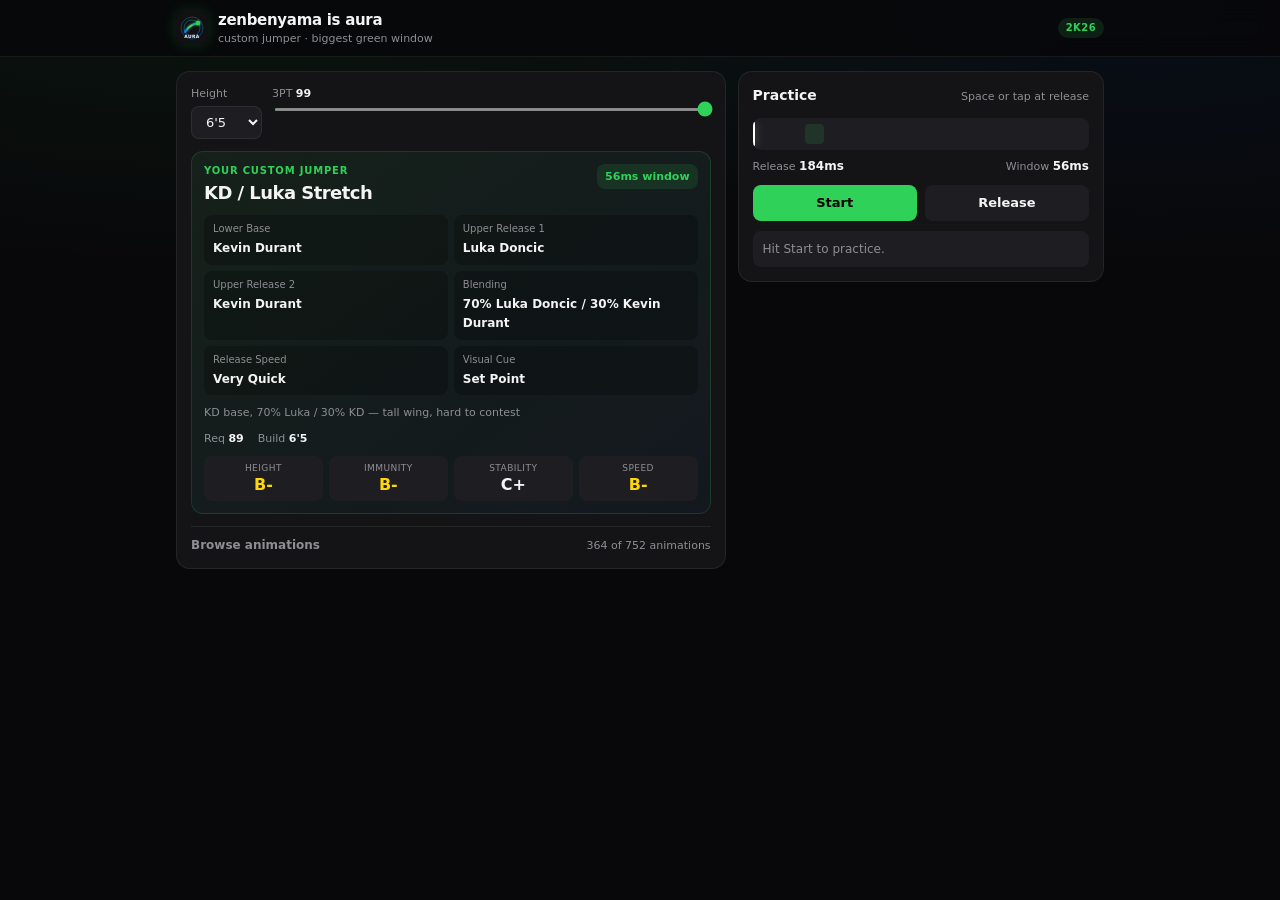
==== index.html @ 83e04e98 "Proper custom jumper blends, compact UI, fix build logic" ====
<!DOCTYPE html>
<html lang="en">
<head>
<meta charset="UTF-8" />
<meta name="viewport" content="width=device-width, initial-scale=1.0" />
<title>zenbenyama is aura</title>
<link rel="icon" href="icon.svg" type="image/svg+xml" />
<link rel="apple-touch-icon" href="icon.svg" />
<link rel="stylesheet" href="styles.css" />
</head>
<body>
<div class="app">
  <header class="header">
    <div class="header-inner">
      <img class="brand-icon" src="icon.svg" width="32" height="32" alt="" />
      <div class="brand-text">
        <h1 class="title">zenbenyama is aura</h1>
        <p class="tagline">custom jumper · biggest green window</p>
      </div>
      <span class="chip chip-aura">2K26</span>
    </div>
  </header>

  <main class="layout">
    <section class="panel panel-hero">
      <div class="toolbar">
        <label class="ctl">
          <span>Height</span>
          <select id="heightFilter"></select>
        </label>
        <label class="ctl ctl-grow">
          <span>3PT <b id="ratingVal">99</b></span>
          <input type="range" id="ratingFilter" min="38" max="99" value="99" />
        </label>
      </div>

      <div class="hero" id="hero">
        <div class="hero-top">
          <div>
            <p class="eyebrow">Your custom jumper</p>
            <h2 id="recommendName">–</h2>
          </div>
          <div class="gw-badge" id="recommendGw">–</div>
        </div>

        <div class="creator-grid">
          <div class="creator-cell">
            <span class="creator-label">Lower Base</span>
            <b id="recBase">–</b>
          </div>
          <div class="creator-cell">
            <span class="creator-label">Upper Release 1</span>
            <b id="recR1">–</b>
          </div>
          <div class="creator-cell">
            <span class="creator-label">Upper Release 2</span>
            <b id="recR2">–</b>
          </div>
          <div class="creator-cell">
            <span class="creator-label">Blending</span>
            <b id="recBlend">–</b>
          </div>
          <div class="creator-cell">
            <span class="creator-label">Release Speed</span>
            <b id="recSpeed">–</b>
          </div>
          <div class="creator-cell">
            <span class="creator-label">Visual Cue</span>
            <b id="recCue">–</b>
          </div>
        </div>

        <p class="hero-note" id="recommendNote"></p>

        <div class="meta-row">
          <span>Req <b id="selRating">–</b></span>
          <span>Build <b id="selHeight">–</b></span>
        </div>

        <div class="stat-pills" id="statPills">
          <div class="pill" id="gradeHeight"><span>Height</span><b class="grade-letter">–</b></div>
          <div class="pill" id="gradeImmunity"><span>Immunity</span><b class="grade-letter">–</b></div>
          <div class="pill" id="gradeStability"><span>Stability</span><b class="grade-letter">–</b></div>
          <div class="pill" id="gradeSpeed"><span>Speed</span><b class="grade-letter">–</b></div>
        </div>
      </div>

      <details class="browse">
        <summary>Browse animations <span class="meta" id="count">–</span></summary>
        <div class="browse-filters">
          <select id="typeFilter"><option value="all">All types</option></select>
          <div class="search">
            <input type="text" id="search" placeholder="Search..." autocomplete="off" />
            <button type="button" class="search-clear" id="searchClear" aria-label="Clear" hidden>&times;</button>
          </div>
        </div>
        <ul class="list" id="results"></ul>
      </details>
    </section>

    <section class="panel panel-trainer">
      <div class="trainer-head">
        <h2>Practice</h2>
        <p>Space or tap at release</p>
      </div>
      <div class="meter" id="meter">
        <div class="meter-track">
          <div class="meter-zone" id="meterWindow"></div>
          <div class="meter-needle" id="meterCursor"></div>
        </div>
      </div>
      <div class="timing-mini">
        <span>Release <b id="gPoint">–</b></span>
        <span>Window <b id="gWindow">–</b></span>
      </div>
      <div class="actions">
        <button type="button" class="btn btn-fill" id="startBtn">Start</button>
        <button type="button" class="btn btn-ghost" id="tapBtn">Release</button>
      </div>
      <div class="feedback" id="result">Hit Start to practice</div>

      <input type="hidden" id="speed" value="1" />
      <input type="hidden" id="cue" value="0" />
      <span id="speedVal" hidden>Normal</span>
      <span id="speedFill" hidden></span>
      <span id="cueNote" hidden></span>
      <span id="tLabel" hidden></span>
      <span id="tCue" hidden></span>
      <span id="tWindow" hidden></span>
      <span id="gBar" hidden></span>
      <span id="tBar" hidden></span>
      <span id="timingNote" hidden></span>
      <span id="shotEmpty" hidden></span>
      <span id="shotSelected" hidden></span>
      <span id="selTypeBadge" hidden></span>
      <span id="buildChip" hidden></span>
    </section>
  </main>

  <div class="toast" id="toast" role="status" hidden></div>
</div>
<script src="data.js"></script>
<script src="app.js"></script>
</body>
</html>
---- styles.css ----
:root {
  --bg: #08080a;
  --surface: #141416;
  --surface-2: #1e1e22;
  --line: rgba(255, 255, 255, 0.07);
  --text: #f4f4f5;
  --muted: #8e8e93;
  --green: #30d158;
  --green-dim: rgba(48, 209, 88, 0.12);
  --blue: #0a84ff;
  --font: system-ui, -apple-system, "Segoe UI", sans-serif;
  --r: 10px;
}

*, *::before, *::after { box-sizing: border-box; }
html { color-scheme: dark; }
body {
  margin: 0;
  font: 14px/1.4 var(--font);
  background: var(--bg);
  color: var(--text);
  -webkit-font-smoothing: antialiased;
}

.app {
  min-height: 100vh;
  background:
    radial-gradient(ellipse 70% 40% at 20% -10%, rgba(48, 209, 88, 0.08), transparent),
    radial-gradient(ellipse 50% 30% at 90% 0%, rgba(10, 132, 255, 0.06), transparent),
    var(--bg);
}

/* Header */
.header {
  border-bottom: 1px solid var(--line);
  background: rgba(8, 8, 10, 0.85);
  backdrop-filter: blur(12px);
  position: sticky;
  top: 0;
  z-index: 10;
}

.header-inner {
  max-width: 960px;
  margin: 0 auto;
  padding: 10px 16px;
  display: flex;
  align-items: center;
  gap: 10px;
}

.brand-icon {
  width: 32px;
  height: 32px;
  border-radius: 8px;
  box-shadow: 0 0 16px rgba(48, 209, 88, 0.2);
}

.brand-text { flex: 1; min-width: 0; }

.title {
  margin: 0;
  font-size: 15px;
  font-weight: 700;
  letter-spacing: -0.02em;
  text-transform: lowercase;
}

.tagline {
  margin: 0;
  font-size: 11px;
  color: var(--muted);
}

.chip {
  font-size: 10px;
  font-weight: 700;
  padding: 3px 8px;
  border-radius: 999px;
  letter-spacing: 0.04em;
}

.chip-aura {
  background: var(--green-dim);
  color: var(--green);
}

/* Layout */
.layout {
  max-width: 960px;
  margin: 0 auto;
  padding: 14px 16px 24px;
  display: grid;
  grid-template-columns: 1.2fr 0.8fr;
  gap: 12px;
  align-items: start;
}

@media (max-width: 760px) {
  .layout { grid-template-columns: 1fr; }
}

.panel {
  background: var(--surface);
  border: 1px solid var(--line);
  border-radius: 14px;
  padding: 14px;
}

/* Toolbar */
.toolbar {
  display: flex;
  gap: 10px;
  margin-bottom: 12px;
}

.ctl {
  display: flex;
  flex-direction: column;
  gap: 4px;
  font-size: 11px;
  color: var(--muted);
  min-width: 0;
}

.ctl-grow { flex: 1; }

.ctl span b { color: var(--text); font-weight: 600; }

select, input[type="text"] {
  width: 100%;
  border: 1px solid var(--line);
  background: var(--surface-2);
  color: var(--text);
  border-radius: 8px;
  padding: 7px 10px;
  font: inherit;
  font-size: 13px;
}

select { cursor: pointer; }

input[type="range"] {
  width: 100%;
  height: 3px;
  accent-color: var(--green);
  cursor: pointer;
}

/* Hero build */
.hero {
  background: linear-gradient(145deg, rgba(48, 209, 88, 0.07), rgba(10, 132, 255, 0.04));
  border: 1px solid rgba(48, 209, 88, 0.18);
  border-radius: 12px;
  padding: 12px;
}

.hero.is-empty {
  border-color: var(--line);
  background: var(--surface-2);
  opacity: 0.85;
}

.hero-top {
  display: flex;
  justify-content: space-between;
  align-items: flex-start;
  gap: 10px;
  margin-bottom: 10px;
}

.eyebrow {
  margin: 0 0 2px;
  font-size: 10px;
  font-weight: 600;
  text-transform: uppercase;
  letter-spacing: 0.08em;
  color: var(--green);
}

.hero h2 {
  margin: 0;
  font-size: 18px;
  font-weight: 700;
  letter-spacing: -0.03em;
}

.gw-badge {
  font-size: 11px;
  font-weight: 700;
  color: var(--green);
  background: var(--green-dim);
  padding: 5px 8px;
  border-radius: 8px;
  white-space: nowrap;
}

.creator-grid {
  display: grid;
  grid-template-columns: 1fr 1fr;
  gap: 6px;
}

.creator-cell {
  background: rgba(0, 0, 0, 0.25);
  border-radius: 8px;
  padding: 7px 9px;
}

.creator-label {
  display: block;
  font-size: 10px;
  color: var(--muted);
  margin-bottom: 2px;
}

.creator-cell b {
  font-size: 12px;
  font-weight: 600;
  line-height: 1.3;
  word-break: break-word;
}

.hero-note {
  margin: 10px 0 0;
  font-size: 11px;
  color: var(--muted);
  line-height: 1.4;
}

.meta-row {
  display: flex;
  gap: 14px;
  margin-top: 10px;
  font-size: 11px;
  color: var(--muted);
}

.meta-row b { color: var(--text); font-weight: 600; }

.stat-pills {
  display: grid;
  grid-template-columns: repeat(4, 1fr);
  gap: 6px;
  margin-top: 10px;
}

.pill {
  background: var(--surface-2);
  border-radius: 8px;
  padding: 6px 8px;
  text-align: center;
}

.pill span {
  display: block;
  font-size: 9px;
  color: var(--muted);
  text-transform: uppercase;
  letter-spacing: 0.05em;
}

.pill .grade-letter {
  font-size: 16px;
  font-weight: 800;
  line-height: 1.2;
}

.grade-letter.grade-a-plus, .grade-letter.grade-a { color: var(--green); }
.grade-letter.grade-a-minus, .grade-letter.grade-b-plus { color: #5fe09a; }
.grade-letter.grade-b, .grade-letter.grade-b-minus { color: #ffd60a; }
.grade-letter.grade-c-plus, .grade-letter.grade-c, .grade-letter.grade-c-minus { color: #ff9f0a; }
.grade-letter.grade-d-plus, .grade-letter.grade-d, .grade-letter.grade-f { color: #ff453a; }
.grade-letter.grade-dash { color: var(--muted); }

/* Browse */
.browse {
  margin-top: 12px;
  border-top: 1px solid var(--line);
  padding-top: 10px;
}

.browse summary {
  cursor: pointer;
  font-size: 12px;
  font-weight: 600;
  color: var(--muted);
  list-style: none;
  display: flex;
  justify-content: space-between;
  align-items: center;
}

.browse summary::-webkit-details-marker { display: none; }

.browse-filters {
  display: grid;
  grid-template-columns: 1fr 1fr;
  gap: 8px;
  margin: 10px 0 8px;
}

.search { position: relative; }

.search input { padding-right: 28px; }

.search-clear {
  position: absolute;
  right: 4px;
  top: 50%;
  transform: translateY(-50%);
  border: 0;
  background: transparent;
  color: var(--muted);
  font-size: 16px;
  cursor: pointer;
  padding: 2px 6px;
}

.meta { font-size: 11px; color: var(--muted); font-weight: 500; }

.list {
  list-style: none;
  margin: 0;
  padding: 0;
  max-height: 200px;
  overflow: auto;
}

.list li {
  display: grid;
  grid-template-columns: 1fr auto auto;
  gap: 8px;
  align-items: center;
  padding: 7px 8px;
  border-radius: 8px;
  font-size: 12px;
  cursor: pointer;
}

.list li:hover { background: var(--surface-2); }
.list li.active { background: rgba(10, 132, 255, 0.12); }
.list li.best { background: var(--green-dim); }

.list .nm { font-weight: 500; overflow: hidden; text-overflow: ellipsis; white-space: nowrap; }
.list .tg, .list .rq { font-size: 10px; color: var(--muted); font-weight: 600; }
.list li.empty, .list li.more { grid-template-columns: 1fr; text-align: center; cursor: default; color: var(--muted); }

.best-tag {
  margin-left: 4px;
  font-size: 9px;
  font-weight: 700;
  color: var(--green);
  text-transform: uppercase;
}

.badge-type-jump_shot { color: #64b5ff; }
.badge-type-go_to { color: #ff9f0a; }
.badge-type-dribble_pullup { color: #bf5af2; }
.badge-type-post_fade { color: #ffd60a; }

/* Trainer */
.trainer-head {
  display: flex;
  justify-content: space-between;
  align-items: baseline;
  margin-bottom: 12px;
}

.trainer-head h2 {
  margin: 0;
  font-size: 14px;
  font-weight: 700;
}

.trainer-head p {
  margin: 0;
  font-size: 11px;
  color: var(--muted);
}

.meter-track {
  position: relative;
  height: 32px;
  background: var(--surface-2);
  border-radius: 8px;
  overflow: hidden;
  cursor: pointer;
}

.meter-zone {
  position: absolute;
  top: 6px;
  bottom: 6px;
  background: var(--green-dim);
  border-radius: 4px;
  transition: left 0.2s, width 0.2s;
}

.meter-needle {
  position: absolute;
  top: 4px;
  bottom: 4px;
  width: 2px;
  background: #fff;
  border-radius: 1px;
  box-shadow: 0 0 8px rgba(255, 255, 255, 0.4);
  z-index: 2;
}

.meter.running .meter-needle { box-shadow: 0 0 10px var(--green); }

.timing-mini {
  display: flex;
  justify-content: space-between;
  margin-top: 8px;
  font-size: 11px;
  color: var(--muted);
}

.timing-mini b { color: var(--text); font-weight: 600; font-size: 12px; }

.actions {
  display: flex;
  gap: 8px;
  margin-top: 10px;
}

.btn {
  flex: 1;
  border: 0;
  border-radius: 8px;
  padding: 9px 12px;
  font: inherit;
  font-size: 13px;
  font-weight: 600;
  cursor: pointer;
}

.btn-fill { background: var(--green); color: #000; }
.btn-fill:hover { filter: brightness(1.05); }
.btn-ghost { background: var(--surface-2); color: var(--text); }
.btn-ghost:hover { background: #2a2a2e; }

.feedback {
  margin-top: 10px;
  padding: 8px 10px;
  border-radius: 8px;
  font-size: 12px;
  font-weight: 600;
  background: var(--surface-2);
  min-height: 36px;
  display: flex;
  align-items: center;
}

.feedback.is-green { background: var(--green-dim); color: var(--green); }
.feedback.is-warn { background: rgba(255, 214, 10, 0.1); color: #ffd60a; }
.feedback.is-bad { background: rgba(255, 69, 58, 0.1); color: #ff453a; }
.feedback.is-info { color: var(--muted); font-weight: 500; }

.toast {
  position: fixed;
  bottom: 16px;
  left: 50%;
  transform: translateX(-50%);
  padding: 10px 14px;
  border-radius: 10px;
  background: var(--surface-2);
  border: 1px solid var(--line);
  font-size: 13px;
  opacity: 0;
  pointer-events: none;
  transition: opacity 0.25s;
  z-index: 100;
}

.toast.show { opacity: 1; }

@media (max-width: 760px) {
  .stat-pills { grid-template-columns: repeat(2, 1fr); }
  .creator-grid { grid-template-columns: 1fr; }
  .browse-filters { grid-template-columns: 1fr; }
}
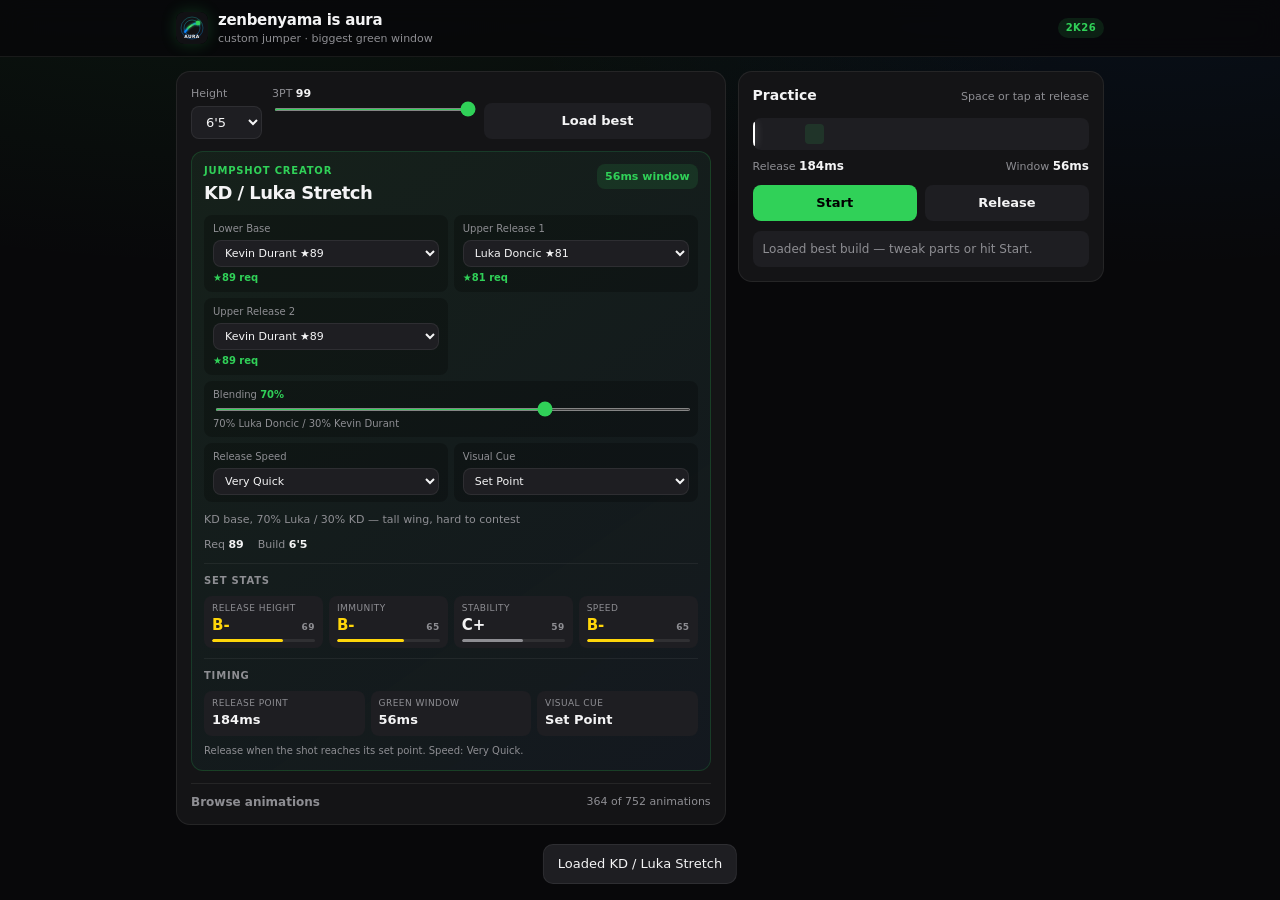
==== commit a83823ee: "Editable jumpshot creator with detailed stats and timing" ====
--- a/index.html
+++ b/index.html
@@ -32,42 +32,47 @@
           <span>3PT <b id="ratingVal">99</b></span>
           <input type="range" id="ratingFilter" min="38" max="99" value="99" />
         </label>
+        <button type="button" class="btn btn-ghost btn-compact" id="loadBestBtn" title="Load recommended build for your height and 3PT">Load best</button>
       </div>
 
       <div class="hero" id="hero">
         <div class="hero-top">
           <div>
-            <p class="eyebrow">Your custom jumper</p>
+            <p class="eyebrow">Jumpshot Creator</p>
             <h2 id="recommendName">–</h2>
           </div>
           <div class="gw-badge" id="recommendGw">–</div>
         </div>
 
         <div class="creator-grid">
-          <div class="creator-cell">
+          <label class="creator-cell">
             <span class="creator-label">Lower Base</span>
-            <b id="recBase">–</b>
+            <select id="pickBase"></select>
+            <span class="part-req" id="rateBase">–</span>
+          </label>
+          <label class="creator-cell">
+            <span class="creator-label">Upper Release 1</span>
+            <select id="pickR1"></select>
+            <span class="part-req" id="rateR1">–</span>
+          </label>
+          <label class="creator-cell">
+            <span class="creator-label">Upper Release 2</span>
+            <select id="pickR2"></select>
+            <span class="part-req" id="rateR2">–</span>
+          </label>
+          <div class="creator-cell creator-blend">
+            <span class="creator-label">Blending <b id="blendVal">–</b></span>
+            <input type="range" id="pickBlend" min="0" max="100" value="50" />
+            <span class="blend-hint" id="blendHint">–</span>
           </div>
-          <div class="creator-cell">
-            <span class="creator-label">Upper Release 1</span>
-            <b id="recR1">–</b>
-          </div>
-          <div class="creator-cell">
-            <span class="creator-label">Upper Release 2</span>
-            <b id="recR2">–</b>
-          </div>
-          <div class="creator-cell">
-            <span class="creator-label">Blending</span>
-            <b id="recBlend">–</b>
-          </div>
-          <div class="creator-cell">
+          <label class="creator-cell">
             <span class="creator-label">Release Speed</span>
-            <b id="recSpeed">–</b>
-          </div>
-          <div class="creator-cell">
+            <select id="pickSpeed"></select>
+          </label>
+          <label class="creator-cell">
             <span class="creator-label">Visual Cue</span>
-            <b id="recCue">–</b>
-          </div>
+            <select id="pickCue"></select>
+          </label>
         </div>
 
         <p class="hero-note" id="recommendNote"></p>
@@ -77,16 +82,72 @@
           <span>Build <b id="selHeight">–</b></span>
         </div>
 
-        <div class="stat-pills" id="statPills">
-          <div class="pill" id="gradeHeight"><span>Height</span><b class="grade-letter">–</b></div>
-          <div class="pill" id="gradeImmunity"><span>Immunity</span><b class="grade-letter">–</b></div>
-          <div class="pill" id="gradeStability"><span>Stability</span><b class="grade-letter">–</b></div>
-          <div class="pill" id="gradeSpeed"><span>Speed</span><b class="grade-letter">–</b></div>
+        <div class="detail-block">
+          <h3 class="detail-title">Set Stats</h3>
+          <div class="stat-pills" id="statPills">
+            <div class="pill" id="gradeHeight">
+              <span>Release Height</span>
+              <div class="grade-row">
+                <b class="grade-letter">–</b>
+                <span class="grade-pct">–</span>
+              </div>
+              <div class="grade-bar"><div class="grade-bar-fill"></div></div>
+            </div>
+            <div class="pill" id="gradeImmunity">
+              <span>Immunity</span>
+              <div class="grade-row">
+                <b class="grade-letter">–</b>
+                <span class="grade-pct">–</span>
+              </div>
+              <div class="grade-bar"><div class="grade-bar-fill"></div></div>
+            </div>
+            <div class="pill" id="gradeStability">
+              <span>Stability</span>
+              <div class="grade-row">
+                <b class="grade-letter">–</b>
+                <span class="grade-pct">–</span>
+              </div>
+              <div class="grade-bar"><div class="grade-bar-fill"></div></div>
+            </div>
+            <div class="pill" id="gradeSpeed">
+              <span>Speed</span>
+              <div class="grade-row">
+                <b class="grade-letter">–</b>
+                <span class="grade-pct">–</span>
+              </div>
+              <div class="grade-bar"><div class="grade-bar-fill"></div></div>
+            </div>
+          </div>
+        </div>
+
+        <div class="detail-block timing-detail">
+          <h3 class="detail-title">Timing</h3>
+          <div class="timing-grid">
+            <div class="timing-cell">
+              <span>Release point</span>
+              <b id="heroRelease">–</b>
+            </div>
+            <div class="timing-cell">
+              <span>Green window</span>
+              <b id="heroWindow">–</b>
+            </div>
+            <div class="timing-cell">
+              <span>Visual cue</span>
+              <b id="heroCue">–</b>
+            </div>
+          </div>
+          <p class="timing-note" id="timingNote">Adjust parts above — stats and timing update live.</p>
         </div>
       </div>
 
       <details class="browse">
         <summary>Browse animations <span class="meta" id="count">–</span></summary>
+        <div class="assign-row">
+          <span>Click jump shot to set:</span>
+          <label class="assign-opt"><input type="radio" name="assignPart" value="base" checked /> Base</label>
+          <label class="assign-opt"><input type="radio" name="assignPart" value="r1" /> Release 1</label>
+          <label class="assign-opt"><input type="radio" name="assignPart" value="r2" /> Release 2</label>
+        </div>
         <div class="browse-filters">
           <select id="typeFilter"><option value="all">All types</option></select>
           <div class="search">
@@ -118,22 +179,6 @@
         <button type="button" class="btn btn-ghost" id="tapBtn">Release</button>
       </div>
       <div class="feedback" id="result">Hit Start to practice</div>
-
-      <input type="hidden" id="speed" value="1" />
-      <input type="hidden" id="cue" value="0" />
-      <span id="speedVal" hidden>Normal</span>
-      <span id="speedFill" hidden></span>
-      <span id="cueNote" hidden></span>
-      <span id="tLabel" hidden></span>
-      <span id="tCue" hidden></span>
-      <span id="tWindow" hidden></span>
-      <span id="gBar" hidden></span>
-      <span id="tBar" hidden></span>
-      <span id="timingNote" hidden></span>
-      <span id="shotEmpty" hidden></span>
-      <span id="shotSelected" hidden></span>
-      <span id="selTypeBadge" hidden></span>
-      <span id="buildChip" hidden></span>
     </section>
   </main>
 
--- a/styles.css
+++ b/styles.css
@@ -125,6 +125,14 @@
 
 .ctl-grow { flex: 1; }
 
+.btn-compact {
+  align-self: flex-end;
+  flex: 0 0 auto;
+  padding: 7px 10px;
+  font-size: 11px;
+  white-space: nowrap;
+}
+
 .ctl span b { color: var(--text); font-weight: 600; }
 
 select, input[type="text"] {
@@ -205,22 +213,45 @@
   background: rgba(0, 0, 0, 0.25);
   border-radius: 8px;
   padding: 7px 9px;
+  display: flex;
+  flex-direction: column;
+  gap: 4px;
+  min-width: 0;
+}
+
+.creator-cell select {
+  font-size: 11px;
+  padding: 5px 7px;
 }
 
 .creator-label {
   display: block;
   font-size: 10px;
   color: var(--muted);
-  margin-bottom: 2px;
-}
-
-.creator-cell b {
-  font-size: 12px;
-  font-weight: 600;
+}
+
+.creator-label b {
+  color: var(--green);
+  font-weight: 700;
+}
+
+.creator-blend {
+  grid-column: span 2;
+}
+
+.blend-hint {
+  font-size: 10px;
+  color: var(--muted);
   line-height: 1.3;
   word-break: break-word;
 }
 
+.part-req {
+  font-size: 10px;
+  font-weight: 600;
+  color: var(--green);
+}
+
 .hero-note {
   margin: 10px 0 0;
   font-size: 11px;
@@ -237,19 +268,32 @@
 }
 
 .meta-row b { color: var(--text); font-weight: 600; }
+
+.detail-block {
+  margin-top: 10px;
+  padding-top: 10px;
+  border-top: 1px solid rgba(255, 255, 255, 0.06);
+}
+
+.detail-title {
+  margin: 0 0 8px;
+  font-size: 10px;
+  font-weight: 700;
+  text-transform: uppercase;
+  letter-spacing: 0.08em;
+  color: var(--muted);
+}
 
 .stat-pills {
   display: grid;
   grid-template-columns: repeat(4, 1fr);
   gap: 6px;
-  margin-top: 10px;
 }
 
 .pill {
   background: var(--surface-2);
   border-radius: 8px;
   padding: 6px 8px;
-  text-align: center;
 }
 
 .pill span {
@@ -260,10 +304,85 @@
   letter-spacing: 0.05em;
 }
 
+.grade-row {
+  display: flex;
+  align-items: baseline;
+  justify-content: space-between;
+  gap: 4px;
+  margin-top: 2px;
+}
+
 .pill .grade-letter {
-  font-size: 16px;
+  font-size: 15px;
   font-weight: 800;
   line-height: 1.2;
+}
+
+.grade-pct {
+  font-size: 10px;
+  font-weight: 600;
+  color: var(--muted);
+}
+
+.grade-bar {
+  height: 3px;
+  background: rgba(255, 255, 255, 0.08);
+  border-radius: 2px;
+  margin-top: 5px;
+  overflow: hidden;
+}
+
+.grade-bar-fill {
+  height: 100%;
+  border-radius: 2px;
+  background: var(--muted);
+  transition: width 0.2s;
+}
+
+.grade-bar-fill.fill-a-plus,
+.grade-bar-fill.fill-a,
+.grade-bar-fill.fill-a-minus { background: var(--green); }
+.grade-bar-fill.fill-b-plus,
+.grade-bar-fill.fill-b { background: #5fe09a; }
+.grade-bar-fill.fill-b-minus,
+.grade-bar-fill.fill-c-plus { background: #ffd60a; }
+.grade-bar-fill.fill-c,
+.grade-bar-fill.fill-c-minus { background: #ff9f0a; }
+.grade-bar-fill.fill-d-plus,
+.grade-bar-fill.fill-d,
+.grade-bar-fill.fill-f { background: #ff453a; }
+
+.timing-detail .timing-grid {
+  display: grid;
+  grid-template-columns: repeat(3, 1fr);
+  gap: 6px;
+}
+
+.timing-cell {
+  background: var(--surface-2);
+  border-radius: 8px;
+  padding: 6px 8px;
+}
+
+.timing-cell span {
+  display: block;
+  font-size: 9px;
+  color: var(--muted);
+  text-transform: uppercase;
+  letter-spacing: 0.05em;
+}
+
+.timing-cell b {
+  font-size: 13px;
+  font-weight: 700;
+  color: var(--text);
+}
+
+.timing-note {
+  margin: 8px 0 0;
+  font-size: 10px;
+  color: var(--muted);
+  line-height: 1.4;
 }
 
 .grade-letter.grade-a-plus, .grade-letter.grade-a { color: var(--green); }
@@ -292,6 +411,27 @@
 }
 
 .browse summary::-webkit-details-marker { display: none; }
+
+.assign-row {
+  display: flex;
+  flex-wrap: wrap;
+  align-items: center;
+  gap: 6px 10px;
+  margin-top: 10px;
+  font-size: 11px;
+  color: var(--muted);
+}
+
+.assign-opt {
+  display: inline-flex;
+  align-items: center;
+  gap: 4px;
+  cursor: pointer;
+  font-weight: 600;
+  color: var(--text);
+}
+
+.assign-opt input { accent-color: var(--green); }
 
 .browse-filters {
   display: grid;
@@ -480,5 +620,9 @@
 @media (max-width: 760px) {
   .stat-pills { grid-template-columns: repeat(2, 1fr); }
   .creator-grid { grid-template-columns: 1fr; }
+  .creator-blend { grid-column: span 1; }
+  .timing-detail .timing-grid { grid-template-columns: 1fr; }
   .browse-filters { grid-template-columns: 1fr; }
+  .toolbar { flex-wrap: wrap; }
+  .btn-compact { align-self: auto; width: 100%; }
 }
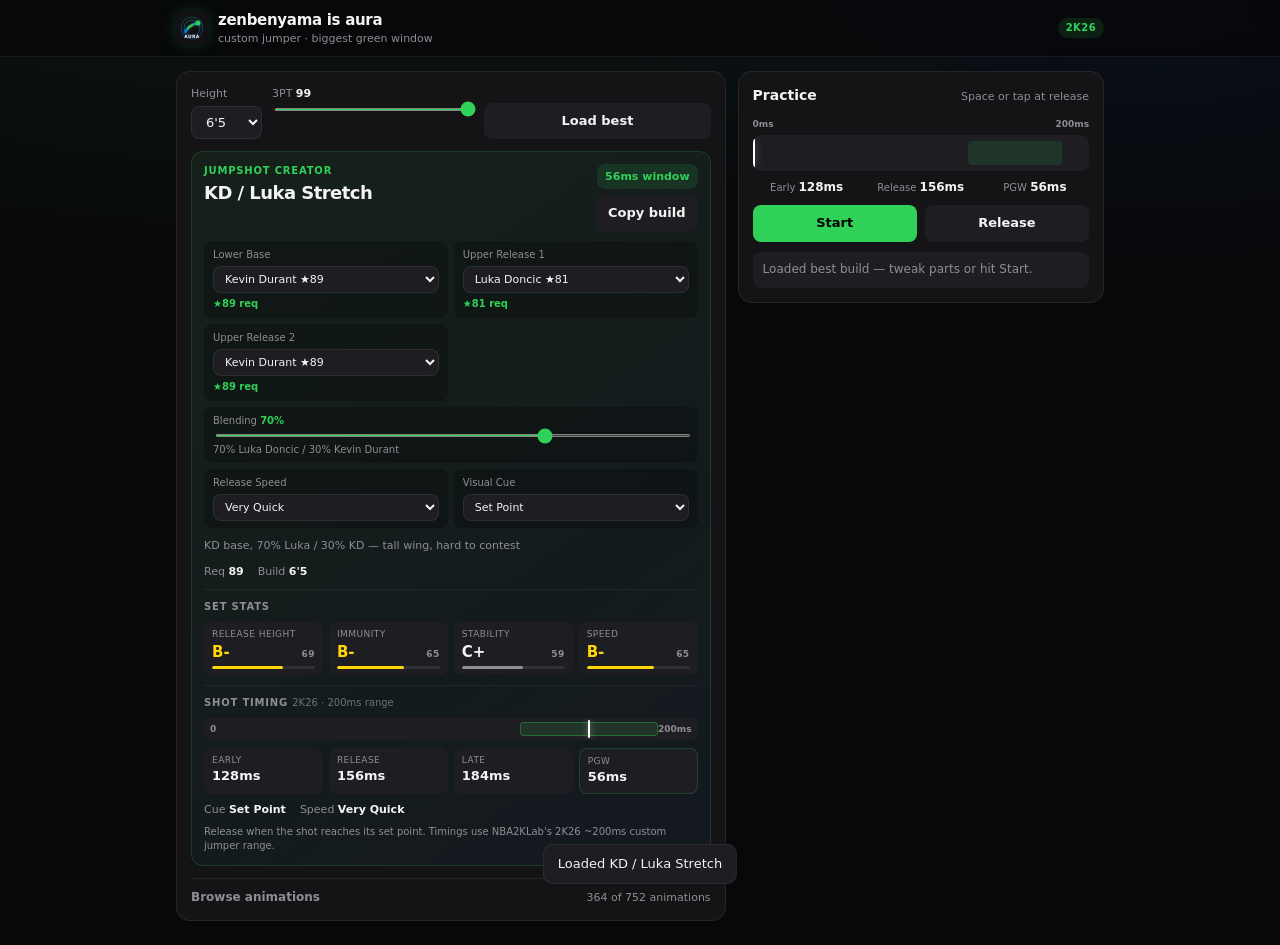
==== commit 2236939b: "Fix 2K26 timing model: 200ms range, NBA2KLab-style Early/Late/PGW" ====
--- a/index.html
+++ b/index.html
@@ -41,7 +41,10 @@
             <p class="eyebrow">Jumpshot Creator</p>
             <h2 id="recommendName">–</h2>
           </div>
-          <div class="gw-badge" id="recommendGw">–</div>
+          <div class="hero-actions">
+            <div class="gw-badge" id="recommendGw">–</div>
+            <button type="button" class="btn btn-ghost btn-compact" id="copyBuildBtn">Copy build</button>
+          </div>
         </div>
 
         <div class="creator-grid">
@@ -121,20 +124,36 @@
         </div>
 
         <div class="detail-block timing-detail">
-          <h3 class="detail-title">Timing</h3>
-          <div class="timing-grid">
+          <h3 class="detail-title">Shot Timing <span class="detail-sub">2K26 · 200ms range</span></h3>
+          <div class="shot-timeline" id="shotTimeline" aria-hidden="true">
+            <div class="shot-timeline-track">
+              <span class="tl-tick tl-tick-start">0</span>
+              <span class="tl-tick tl-tick-end">200ms</span>
+              <div class="shot-timeline-zone" id="heroTimelineZone"></div>
+              <div class="shot-timeline-mark" id="heroTimelineMark"></div>
+            </div>
+          </div>
+          <div class="timing-lab-grid">
             <div class="timing-cell">
-              <span>Release point</span>
+              <span>Early</span>
+              <b id="heroEarly">–</b>
+            </div>
+            <div class="timing-cell timing-cell-release">
+              <span>Release</span>
               <b id="heroRelease">–</b>
             </div>
             <div class="timing-cell">
-              <span>Green window</span>
+              <span>Late</span>
+              <b id="heroLate">–</b>
+            </div>
+            <div class="timing-cell timing-cell-pgw">
+              <span>PGW</span>
               <b id="heroWindow">–</b>
             </div>
-            <div class="timing-cell">
-              <span>Visual cue</span>
-              <b id="heroCue">–</b>
-            </div>
+          </div>
+          <div class="timing-meta">
+            <span>Cue <b id="heroCue">–</b></span>
+            <span>Speed <b id="heroSpeed">–</b></span>
           </div>
           <p class="timing-note" id="timingNote">Adjust parts above — stats and timing update live.</p>
         </div>
@@ -165,14 +184,19 @@
         <p>Space or tap at release</p>
       </div>
       <div class="meter" id="meter">
+        <div class="meter-scale">
+          <span>0ms</span>
+          <span id="meterScaleEnd">200ms</span>
+        </div>
         <div class="meter-track">
           <div class="meter-zone" id="meterWindow"></div>
           <div class="meter-needle" id="meterCursor"></div>
         </div>
       </div>
       <div class="timing-mini">
+        <span>Early <b id="gEarly">–</b></span>
         <span>Release <b id="gPoint">–</b></span>
-        <span>Window <b id="gWindow">–</b></span>
+        <span>PGW <b id="gWindow">–</b></span>
       </div>
       <div class="actions">
         <button type="button" class="btn btn-fill" id="startBtn">Start</button>
--- a/styles.css
+++ b/styles.css
@@ -177,6 +177,13 @@
   margin-bottom: 10px;
 }
 
+.hero-actions {
+  display: flex;
+  flex-direction: column;
+  align-items: flex-end;
+  gap: 6px;
+}
+
 .eyebrow {
   margin: 0 0 2px;
   font-size: 10px;
@@ -282,6 +289,13 @@
   text-transform: uppercase;
   letter-spacing: 0.08em;
   color: var(--muted);
+}
+
+.detail-sub {
+  font-weight: 500;
+  text-transform: none;
+  letter-spacing: 0;
+  opacity: 0.75;
 }
 
 .stat-pills {
@@ -352,6 +366,78 @@
 .grade-bar-fill.fill-d,
 .grade-bar-fill.fill-f { background: #ff453a; }
 
+.shot-timeline {
+  margin-bottom: 8px;
+}
+
+.shot-timeline-track {
+  position: relative;
+  height: 22px;
+  background: var(--surface-2);
+  border-radius: 6px;
+  overflow: hidden;
+}
+
+.tl-tick {
+  position: absolute;
+  top: 50%;
+  transform: translateY(-50%);
+  font-size: 9px;
+  font-weight: 600;
+  color: var(--muted);
+  z-index: 3;
+  pointer-events: none;
+}
+
+.tl-tick-start { left: 6px; }
+.tl-tick-end { right: 6px; }
+
+.shot-timeline-zone {
+  position: absolute;
+  top: 4px;
+  bottom: 4px;
+  background: var(--green-dim);
+  border: 1px solid rgba(48, 209, 88, 0.35);
+  border-radius: 4px;
+  transition: left 0.2s, width 0.2s;
+}
+
+.shot-timeline-mark {
+  position: absolute;
+  top: 2px;
+  bottom: 2px;
+  width: 2px;
+  margin-left: -1px;
+  background: #fff;
+  border-radius: 1px;
+  box-shadow: 0 0 6px rgba(255, 255, 255, 0.5);
+  transition: left 0.2s;
+  z-index: 2;
+}
+
+.timing-lab-grid {
+  display: grid;
+  grid-template-columns: repeat(4, 1fr);
+  gap: 6px;
+}
+
+.timing-cell-release b { color: var(--green); }
+.timing-cell-pgw {
+  background: rgba(48, 209, 88, 0.08);
+  border: 1px solid rgba(48, 209, 88, 0.2);
+}
+.timing-cell-pgw b { color: var(--green); }
+
+.timing-meta {
+  display: flex;
+  gap: 14px;
+  margin-top: 8px;
+  font-size: 11px;
+  color: var(--muted);
+}
+
+.timing-meta b { color: var(--text); font-weight: 600; }
+
 .timing-detail .timing-grid {
   display: grid;
   grid-template-columns: repeat(3, 1fr);
@@ -519,9 +605,18 @@
   color: var(--muted);
 }
 
+.meter-scale {
+  display: flex;
+  justify-content: space-between;
+  font-size: 9px;
+  font-weight: 600;
+  color: var(--muted);
+  margin-bottom: 4px;
+}
+
 .meter-track {
   position: relative;
-  height: 32px;
+  height: 36px;
   background: var(--surface-2);
   border-radius: 8px;
   overflow: hidden;
@@ -551,11 +646,13 @@
 .meter.running .meter-needle { box-shadow: 0 0 10px var(--green); }
 
 .timing-mini {
-  display: flex;
-  justify-content: space-between;
+  display: grid;
+  grid-template-columns: repeat(3, 1fr);
+  gap: 6px;
   margin-top: 8px;
-  font-size: 11px;
-  color: var(--muted);
+  font-size: 10px;
+  color: var(--muted);
+  text-align: center;
 }
 
 .timing-mini b { color: var(--text); font-weight: 600; font-size: 12px; }
@@ -621,6 +718,7 @@
   .stat-pills { grid-template-columns: repeat(2, 1fr); }
   .creator-grid { grid-template-columns: 1fr; }
   .creator-blend { grid-column: span 1; }
+  .timing-lab-grid { grid-template-columns: repeat(2, 1fr); }
   .timing-detail .timing-grid { grid-template-columns: 1fr; }
   .browse-filters { grid-template-columns: 1fr; }
   .toolbar { flex-wrap: wrap; }
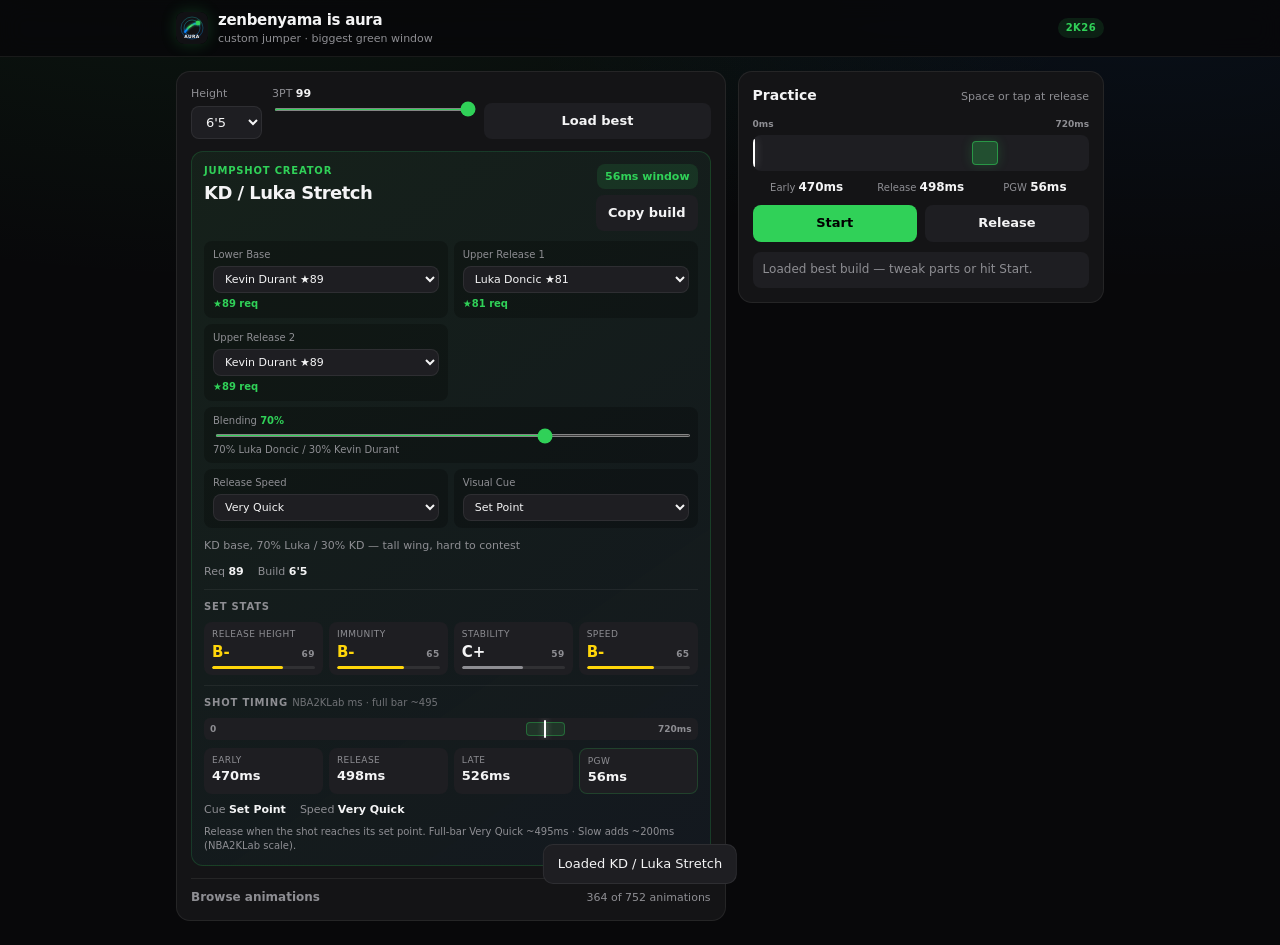
==== commit fbd9ae14: "Fix full-bar release timing to NBA2KLab ~495ms scale" ====
--- a/index.html
+++ b/index.html
@@ -124,11 +124,11 @@
         </div>
 
         <div class="detail-block timing-detail">
-          <h3 class="detail-title">Shot Timing <span class="detail-sub">2K26 · 200ms range</span></h3>
+          <h3 class="detail-title">Shot Timing <span class="detail-sub">NBA2KLab ms · full bar ~495</span></h3>
           <div class="shot-timeline" id="shotTimeline" aria-hidden="true">
             <div class="shot-timeline-track">
               <span class="tl-tick tl-tick-start">0</span>
-              <span class="tl-tick tl-tick-end">200ms</span>
+              <span class="tl-tick tl-tick-end" id="tlTickEnd">720ms</span>
               <div class="shot-timeline-zone" id="heroTimelineZone"></div>
               <div class="shot-timeline-mark" id="heroTimelineMark"></div>
             </div>
@@ -186,9 +186,10 @@
       <div class="meter" id="meter">
         <div class="meter-scale">
           <span>0ms</span>
-          <span id="meterScaleEnd">200ms</span>
+          <span id="meterScaleEnd">720ms</span>
         </div>
         <div class="meter-track">
+          <div class="meter-fill" id="meterFill"></div>
           <div class="meter-zone" id="meterWindow"></div>
           <div class="meter-needle" id="meterCursor"></div>
         </div>
--- a/styles.css
+++ b/styles.css
@@ -623,13 +623,27 @@
   cursor: pointer;
 }
 
+.meter-fill {
+  position: absolute;
+  top: 0;
+  bottom: 0;
+  left: 0;
+  width: 0%;
+  background: linear-gradient(90deg, rgba(10, 132, 255, 0.25), rgba(48, 209, 88, 0.2));
+  transition: width 0.05s linear;
+  pointer-events: none;
+}
+
 .meter-zone {
   position: absolute;
   top: 6px;
   bottom: 6px;
-  background: var(--green-dim);
+  background: rgba(48, 209, 88, 0.28);
+  border: 1px solid rgba(48, 209, 88, 0.55);
   border-radius: 4px;
+  box-shadow: 0 0 12px rgba(48, 209, 88, 0.2);
   transition: left 0.2s, width 0.2s;
+  z-index: 1;
 }
 
 .meter-needle {
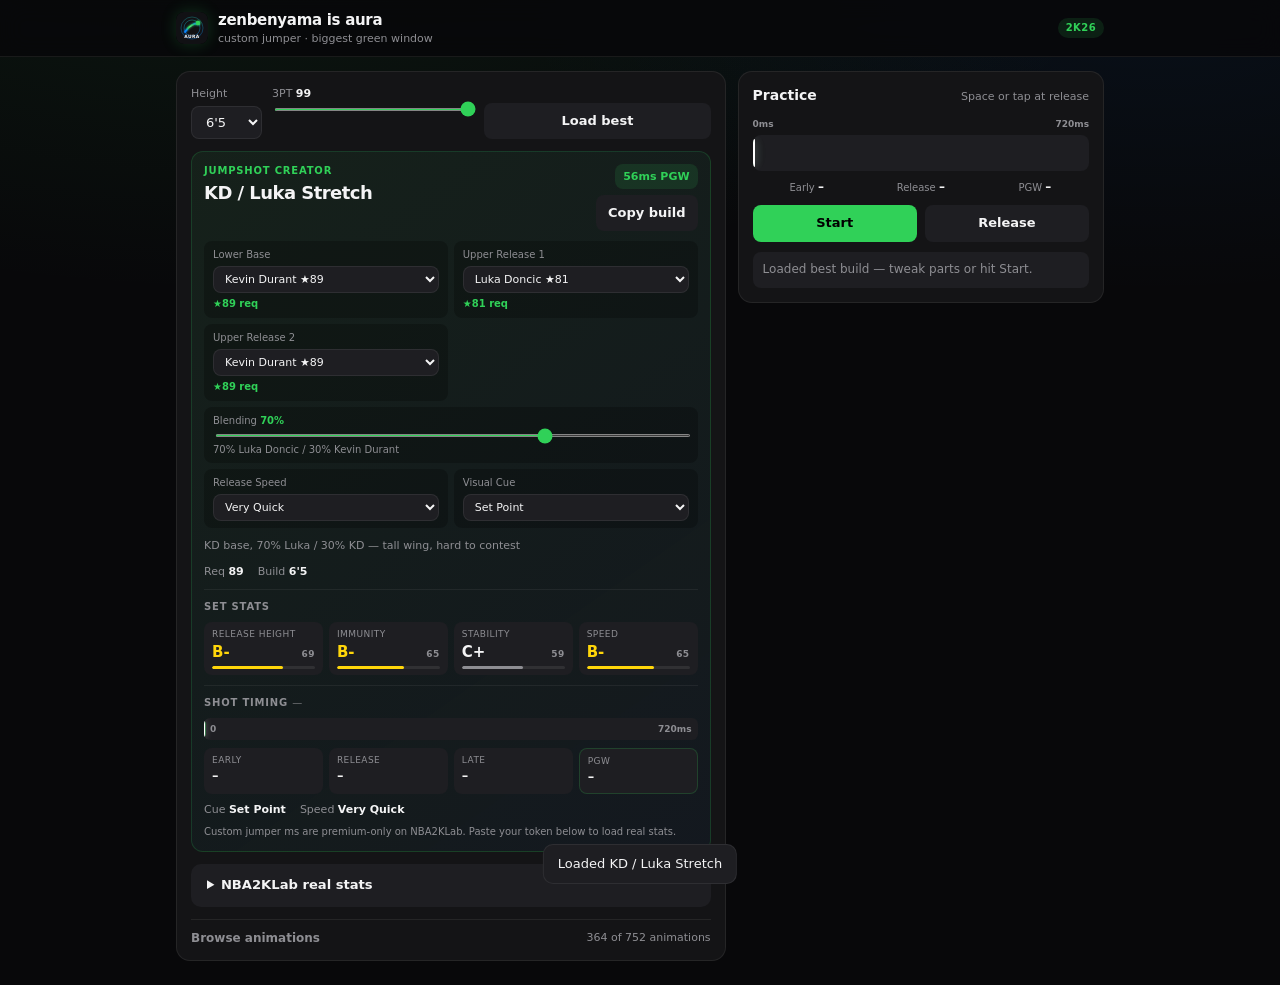
==== commit c811f757: "Use real NBA2KLab timing model and premium data sync" ====
--- a/index.html
+++ b/index.html
@@ -124,7 +124,7 @@
         </div>
 
         <div class="detail-block timing-detail">
-          <h3 class="detail-title">Shot Timing <span class="detail-sub">NBA2KLab ms · full bar ~495</span></h3>
+          <h3 class="detail-title">Shot Timing <span class="detail-sub timing-source" id="timingSource">—</span></h3>
           <div class="shot-timeline" id="shotTimeline" aria-hidden="true">
             <div class="shot-timeline-track">
               <span class="tl-tick tl-tick-start">0</span>
@@ -158,6 +158,17 @@
           <p class="timing-note" id="timingNote">Adjust parts above — stats and timing update live.</p>
         </div>
       </div>
+
+      <details class="lab-sync">
+        <summary>NBA2KLab real stats</summary>
+        <p class="lab-sync-status lab-sync-missing" id="labSyncStatus">No lab data — paste premium token to load real ms.</p>
+        <p class="lab-sync-help">Premium only. While logged in at nba2klab.com, open DevTools → Application → Local Storage → <code>authUser</code> → copy <code>stsTokenManager.accessToken</code>. Loads bases, releases, and custom builds with real <code>earliest_green</code> / <code>latest_green</code>.</p>
+        <label class="lab-token-label">
+          <span>Firebase access token</span>
+          <input type="password" id="labToken" placeholder="Paste accessToken…" autocomplete="off" />
+        </label>
+        <button type="button" class="btn btn-ghost btn-compact" id="labSyncBtn">Sync NBA2KLab</button>
+      </details>
 
       <details class="browse">
         <summary>Browse animations <span class="meta" id="count">–</span></summary>
--- a/styles.css
+++ b/styles.css
@@ -464,6 +464,34 @@
   color: var(--text);
 }
 
+.timing-source.is-lab { color: var(--accent); }
+.timing-source.is-missing { color: var(--muted); }
+
+.lab-sync {
+  margin-top: 0.75rem;
+  padding: 0.75rem 1rem;
+  border: 1px solid var(--border);
+  border-radius: 10px;
+  background: var(--surface-2);
+  font-size: 0.82rem;
+}
+.lab-sync summary { cursor: pointer; font-weight: 600; }
+.lab-sync-help { color: var(--muted); margin: 0.5rem 0; line-height: 1.45; }
+.lab-sync-help code { font-size: 0.78rem; }
+.lab-sync-status { margin: 0.35rem 0 0.5rem; }
+.lab-sync-ok { color: var(--accent); }
+.lab-sync-missing { color: var(--warn, #e8b84a); }
+.lab-token-label { display: flex; flex-direction: column; gap: 0.35rem; margin: 0.5rem 0; }
+.lab-token-label input {
+  width: 100%;
+  padding: 0.45rem 0.6rem;
+  border-radius: 8px;
+  border: 1px solid var(--border);
+  background: var(--surface);
+  color: var(--text);
+  font-size: 0.8rem;
+}
+
 .timing-note {
   margin: 8px 0 0;
   font-size: 10px;
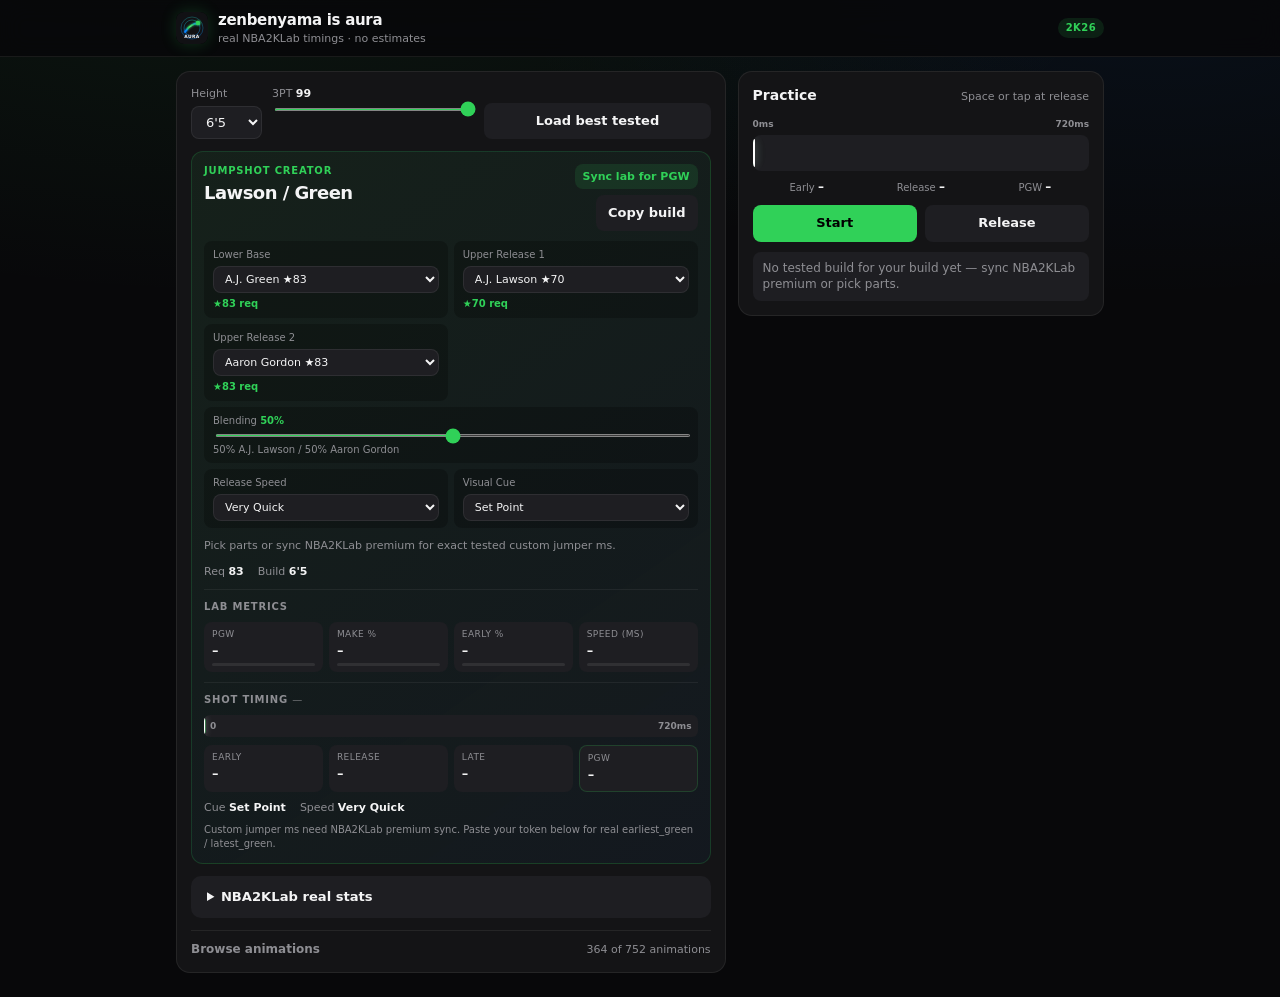
==== commit c2dd90c1: "Use only real NBA2KLab data - remove estimates and fake stats" ====
--- a/index.html
+++ b/index.html
@@ -15,7 +15,7 @@
       <img class="brand-icon" src="icon.svg" width="32" height="32" alt="" />
       <div class="brand-text">
         <h1 class="title">zenbenyama is aura</h1>
-        <p class="tagline">custom jumper · biggest green window</p>
+        <p class="tagline">real NBA2KLab timings · no estimates</p>
       </div>
       <span class="chip chip-aura">2K26</span>
     </div>
@@ -32,7 +32,7 @@
           <span>3PT <b id="ratingVal">99</b></span>
           <input type="range" id="ratingFilter" min="38" max="99" value="99" />
         </label>
-        <button type="button" class="btn btn-ghost btn-compact" id="loadBestBtn" title="Load recommended build for your height and 3PT">Load best</button>
+        <button type="button" class="btn btn-ghost btn-compact" id="loadBestBtn" title="Load best NBA2KLab-tested build for your height and 3PT">Load best tested</button>
       </div>
 
       <div class="hero" id="hero">
@@ -86,37 +86,33 @@
         </div>
 
         <div class="detail-block">
-          <h3 class="detail-title">Set Stats</h3>
+          <h3 class="detail-title">Lab Metrics</h3>
           <div class="stat-pills" id="statPills">
             <div class="pill" id="gradeHeight">
-              <span>Release Height</span>
-              <div class="grade-row">
-                <b class="grade-letter">–</b>
-                <span class="grade-pct">–</span>
+              <span>PGW</span>
+              <div class="grade-row">
+                <b class="grade-letter">–</b>
               </div>
               <div class="grade-bar"><div class="grade-bar-fill"></div></div>
             </div>
             <div class="pill" id="gradeImmunity">
-              <span>Immunity</span>
-              <div class="grade-row">
-                <b class="grade-letter">–</b>
-                <span class="grade-pct">–</span>
+              <span>Make %</span>
+              <div class="grade-row">
+                <b class="grade-letter">–</b>
               </div>
               <div class="grade-bar"><div class="grade-bar-fill"></div></div>
             </div>
             <div class="pill" id="gradeStability">
-              <span>Stability</span>
-              <div class="grade-row">
-                <b class="grade-letter">–</b>
-                <span class="grade-pct">–</span>
+              <span>Early %</span>
+              <div class="grade-row">
+                <b class="grade-letter">–</b>
               </div>
               <div class="grade-bar"><div class="grade-bar-fill"></div></div>
             </div>
             <div class="pill" id="gradeSpeed">
-              <span>Speed</span>
-              <div class="grade-row">
-                <b class="grade-letter">–</b>
-                <span class="grade-pct">–</span>
+              <span>Speed (ms)</span>
+              <div class="grade-row">
+                <b class="grade-letter">–</b>
               </div>
               <div class="grade-bar"><div class="grade-bar-fill"></div></div>
             </div>
@@ -161,8 +157,8 @@
 
       <details class="lab-sync">
         <summary>NBA2KLab real stats</summary>
-        <p class="lab-sync-status lab-sync-missing" id="labSyncStatus">No lab data — paste premium token to load real ms.</p>
-        <p class="lab-sync-help">Premium only. While logged in at nba2klab.com, open DevTools → Application → Local Storage → <code>authUser</code> → copy <code>stsTokenManager.accessToken</code>. Loads bases, releases, and custom builds with real <code>earliest_green</code> / <code>latest_green</code>.</p>
+        <p class="lab-sync-status lab-sync-missing" id="labSyncStatus">Public go-to timings loaded. Premium sync adds all custom jumper ms.</p>
+        <p class="lab-sync-help">Go-to rows are public from NBA2KLab. Custom jumper ms need premium: while logged in at nba2klab.com, DevTools → Application → Local Storage → <code>authUser</code> → copy <code>stsTokenManager.accessToken</code>. Sync loads real <code>earliest_green</code> / <code>latest_green</code> for bases, releases, and tested builds.</p>
         <label class="lab-token-label">
           <span>Firebase access token</span>
           <input type="password" id="labToken" placeholder="Paste accessToken…" autocomplete="off" />
--- a/styles.css
+++ b/styles.css
@@ -332,6 +332,17 @@
   line-height: 1.2;
 }
 
+.pill .grade-letter.grade-value {
+  font-size: 13px;
+  font-weight: 700;
+  color: var(--text);
+  letter-spacing: -0.02em;
+}
+
+.grade-bar-fill.fill-live {
+  background: linear-gradient(90deg, var(--green), #5fe09a);
+}
+
 .grade-pct {
   font-size: 10px;
   font-weight: 600;
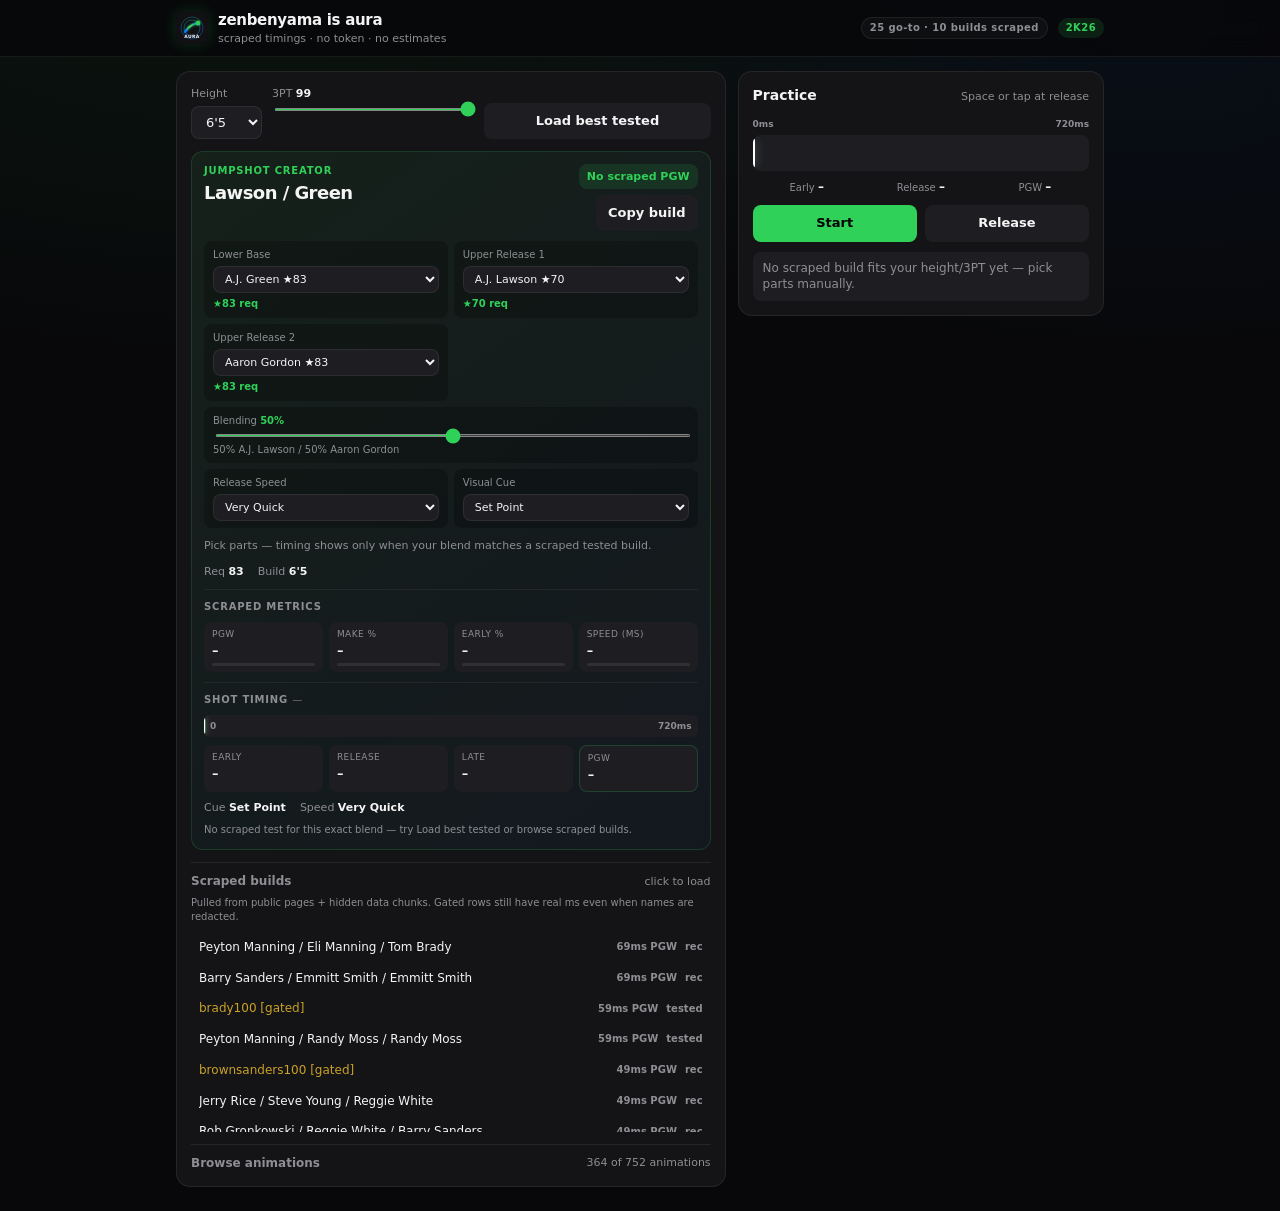
==== commit 888a2a91: "Remove NBA2KLab token sync; use scraped public data only" ====
--- a/index.html
+++ b/index.html
@@ -15,8 +15,9 @@
       <img class="brand-icon" src="icon.svg" width="32" height="32" alt="" />
       <div class="brand-text">
         <h1 class="title">zenbenyama is aura</h1>
-        <p class="tagline">real NBA2KLab timings · no estimates</p>
-      </div>
+        <p class="tagline">scraped timings · no token · no estimates</p>
+      </div>
+      <span class="chip chip-scraped" id="scrapedBadge">–</span>
       <span class="chip chip-aura">2K26</span>
     </div>
   </header>
@@ -32,7 +33,7 @@
           <span>3PT <b id="ratingVal">99</b></span>
           <input type="range" id="ratingFilter" min="38" max="99" value="99" />
         </label>
-        <button type="button" class="btn btn-ghost btn-compact" id="loadBestBtn" title="Load best NBA2KLab-tested build for your height and 3PT">Load best tested</button>
+        <button type="button" class="btn btn-ghost btn-compact" id="loadBestBtn" title="Load best scraped build for your height and 3PT">Load best tested</button>
       </div>
 
       <div class="hero" id="hero">
@@ -86,7 +87,7 @@
         </div>
 
         <div class="detail-block">
-          <h3 class="detail-title">Lab Metrics</h3>
+          <h3 class="detail-title">Scraped Metrics</h3>
           <div class="stat-pills" id="statPills">
             <div class="pill" id="gradeHeight">
               <span>PGW</span>
@@ -155,15 +156,10 @@
         </div>
       </div>
 
-      <details class="lab-sync">
-        <summary>NBA2KLab real stats</summary>
-        <p class="lab-sync-status lab-sync-missing" id="labSyncStatus">Public go-to timings loaded. Premium sync adds all custom jumper ms.</p>
-        <p class="lab-sync-help">Go-to rows are public from NBA2KLab. Custom jumper ms need premium: while logged in at nba2klab.com, DevTools → Application → Local Storage → <code>authUser</code> → copy <code>stsTokenManager.accessToken</code>. Sync loads real <code>earliest_green</code> / <code>latest_green</code> for bases, releases, and tested builds.</p>
-        <label class="lab-token-label">
-          <span>Firebase access token</span>
-          <input type="password" id="labToken" placeholder="Paste accessToken…" autocomplete="off" />
-        </label>
-        <button type="button" class="btn btn-ghost btn-compact" id="labSyncBtn">Sync NBA2KLab</button>
+      <details class="browse scraped-browse" open>
+        <summary>Scraped builds <span class="meta">click to load</span></summary>
+        <p class="scraped-help">Pulled from public pages + hidden data chunks. Gated rows still have real ms even when names are redacted.</p>
+        <ul class="list scraped-list" id="scrapedBuilds"></ul>
       </details>
 
       <details class="browse">
--- a/styles.css
+++ b/styles.css
@@ -72,6 +72,17 @@
   color: var(--muted);
 }
 
+.chip-scraped {
+  font-size: 9px;
+  font-weight: 600;
+  padding: 3px 7px;
+  border-radius: 999px;
+  color: var(--muted);
+  border: 1px solid var(--line);
+  background: rgba(255, 255, 255, 0.03);
+  white-space: nowrap;
+}
+
 .chip {
   font-size: 10px;
   font-weight: 700;
@@ -492,6 +503,12 @@
 .lab-sync-status { margin: 0.35rem 0 0.5rem; }
 .lab-sync-ok { color: var(--accent); }
 .lab-sync-missing { color: var(--warn, #e8b84a); }
+
+.scraped-browse { margin-top: 12px; border-top: 1px solid var(--line); padding-top: 10px; }
+.scraped-help { margin: 6px 0 8px; font-size: 10px; color: var(--muted); line-height: 1.4; }
+.scraped-list .scraped-row { cursor: pointer; }
+.scraped-list .scraped-row.is-gated .nm { color: #c9a227; }
+.scraped-list .scraped-row:hover { background: rgba(48, 209, 88, 0.06); }
 .lab-token-label { display: flex; flex-direction: column; gap: 0.35rem; margin: 0.5rem 0; }
 .lab-token-label input {
   width: 100%;
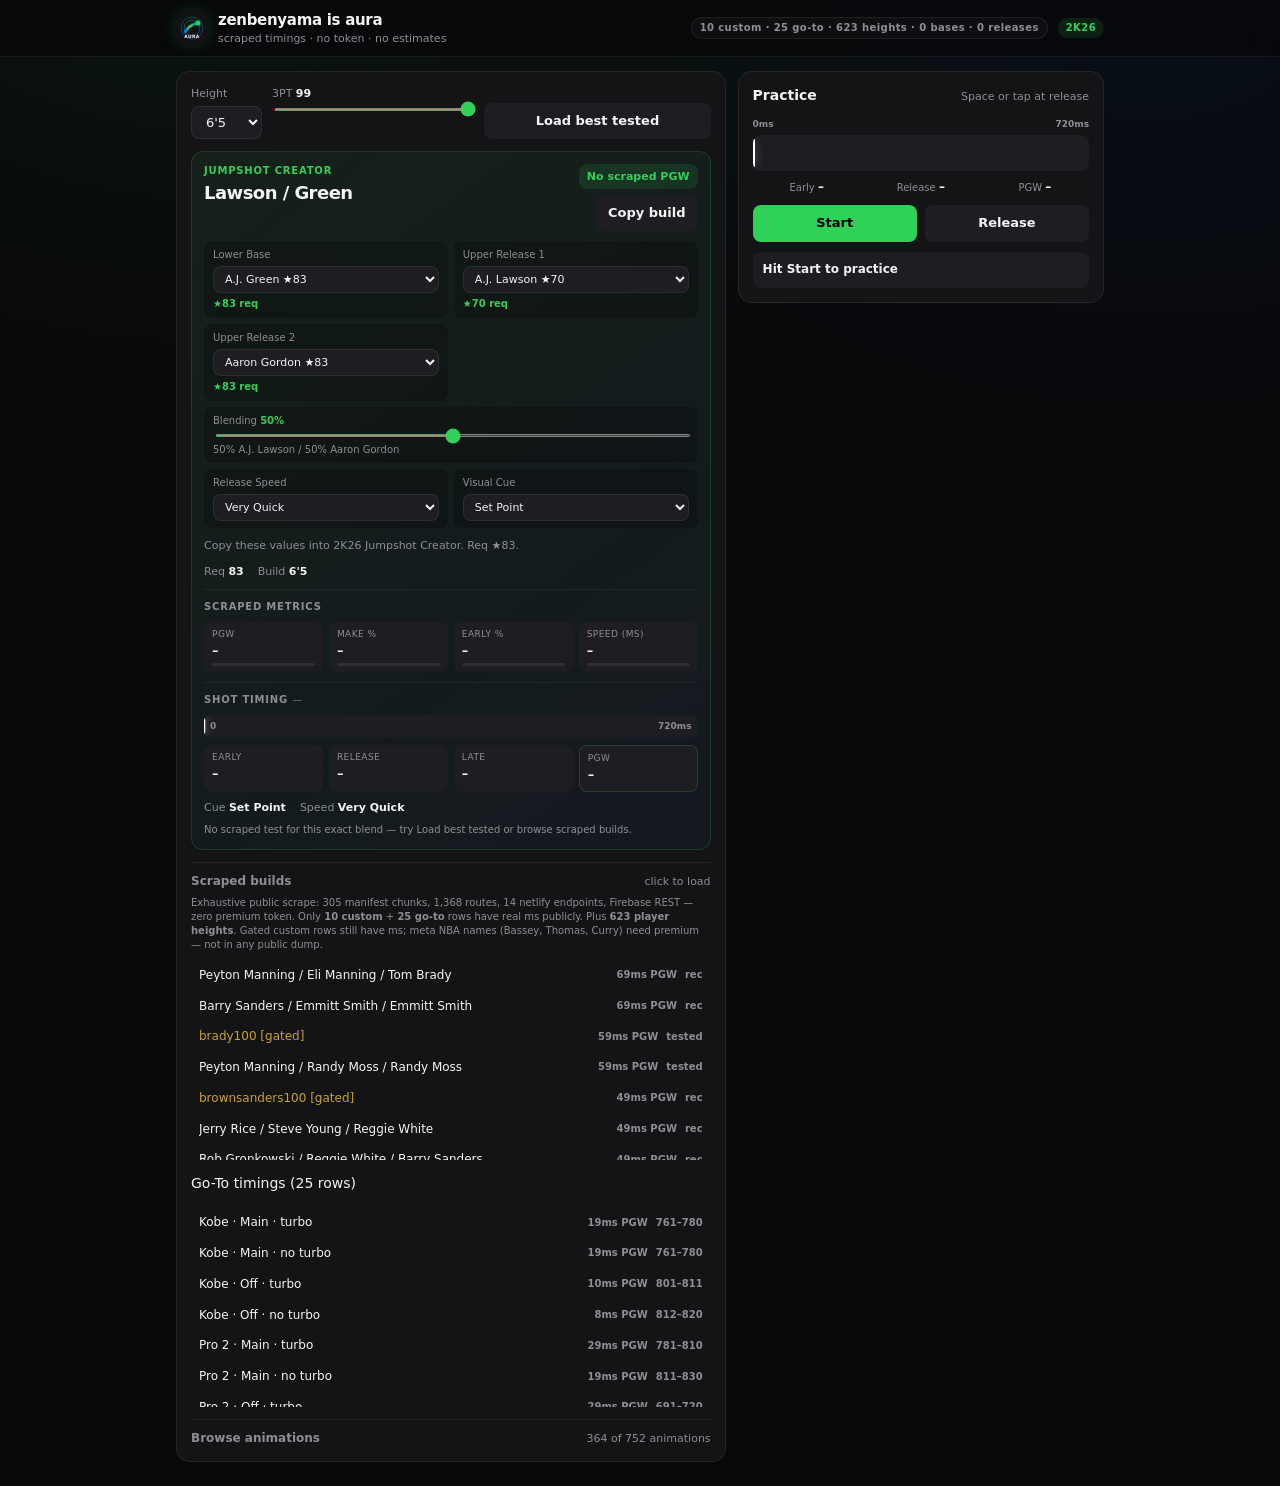
==== commit 68680133: "Exhaustive public scrape: 10 custom, 25 go-to, 623 player heights" ====
--- a/index.html
+++ b/index.html
@@ -158,8 +158,10 @@
 
       <details class="browse scraped-browse" open>
         <summary>Scraped builds <span class="meta">click to load</span></summary>
-        <p class="scraped-help">Pulled from public pages + hidden data chunks. Gated rows still have real ms even when names are redacted.</p>
+        <p class="scraped-help">Exhaustive public scrape: 305 manifest chunks, 1,368 routes, 14 netlify endpoints, Firebase REST — zero premium token. Only <strong>10 custom</strong> + <strong>25 go-to</strong> rows have real ms publicly. Plus <strong>623 player heights</strong>. Gated custom rows still have ms; meta NBA names (Bassey, Thomas, Curry) need premium — not in any public dump.</p>
         <ul class="list scraped-list" id="scrapedBuilds"></ul>
+        <p class="scraped-subhead">Go-To timings (25 rows)</p>
+        <ul class="list scraped-list scraped-goto-list" id="scrapedGoTo"></ul>
       </details>
 
       <details class="browse">
